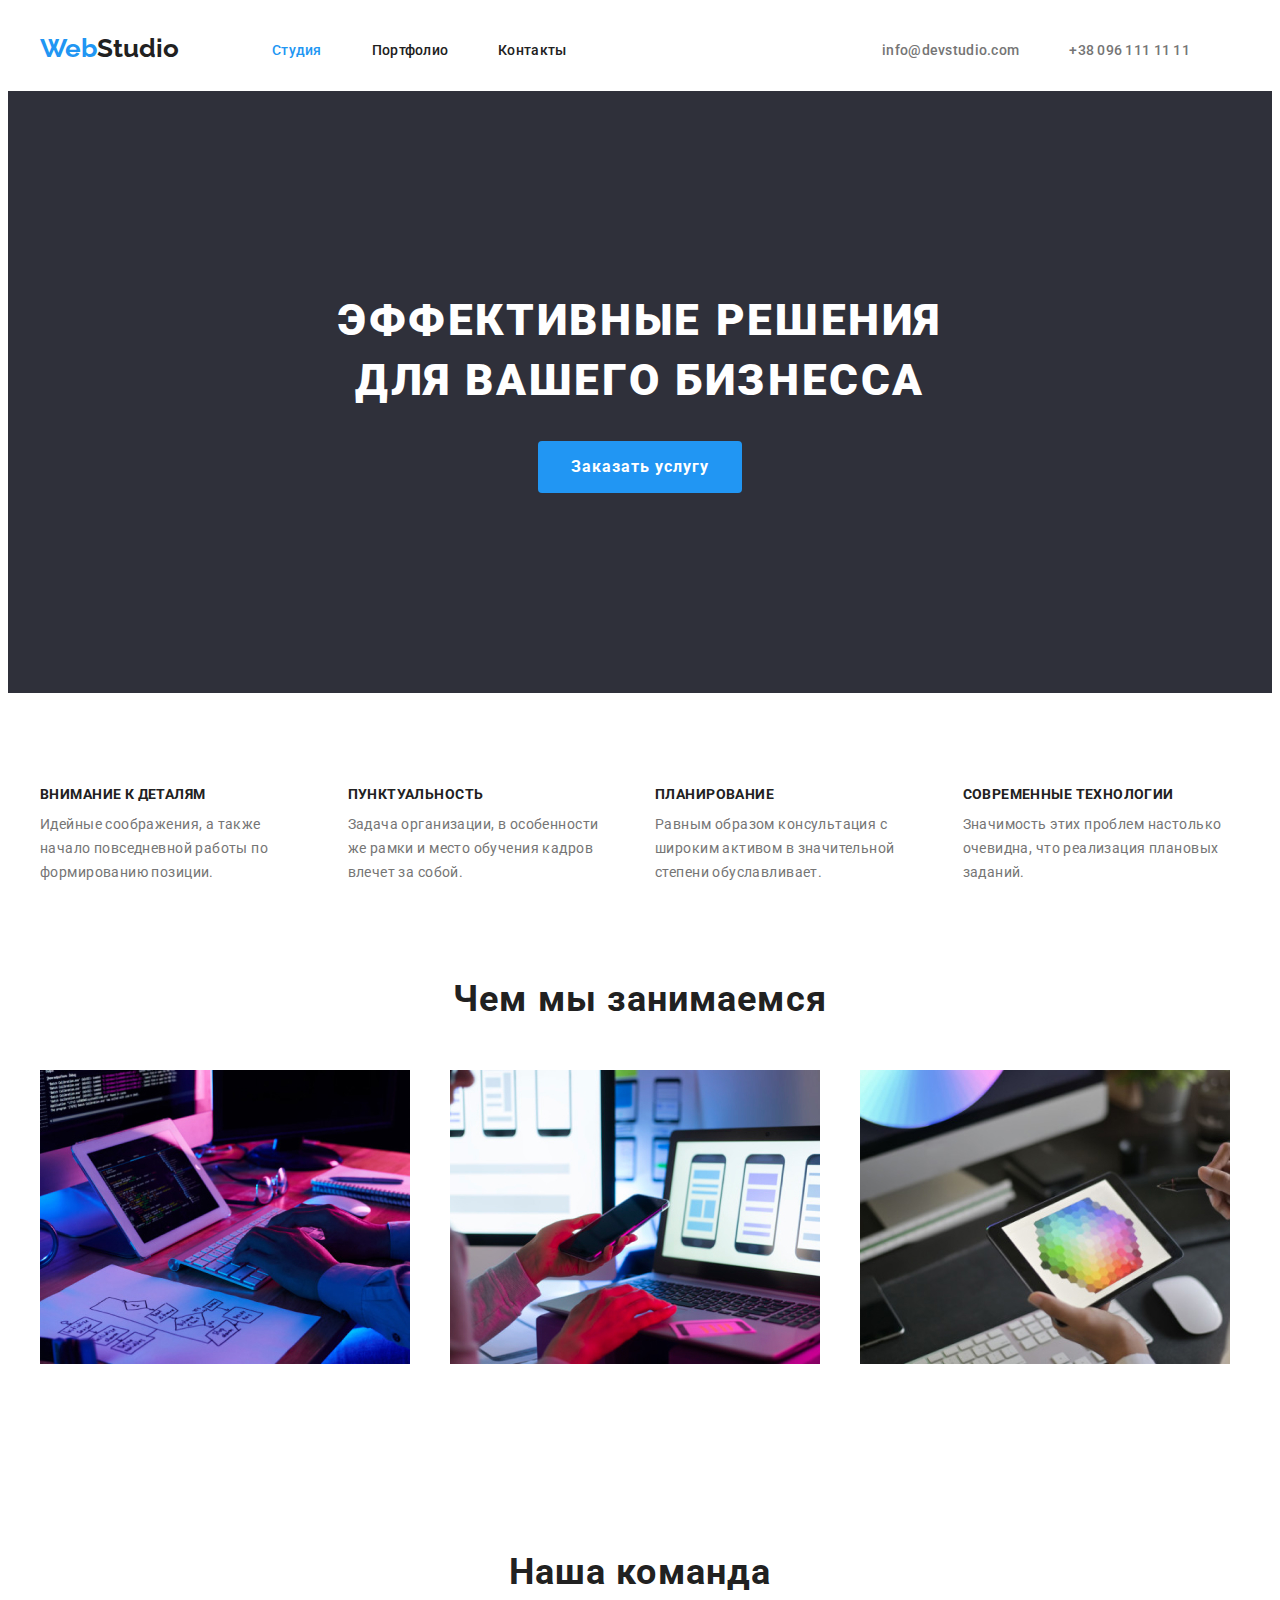
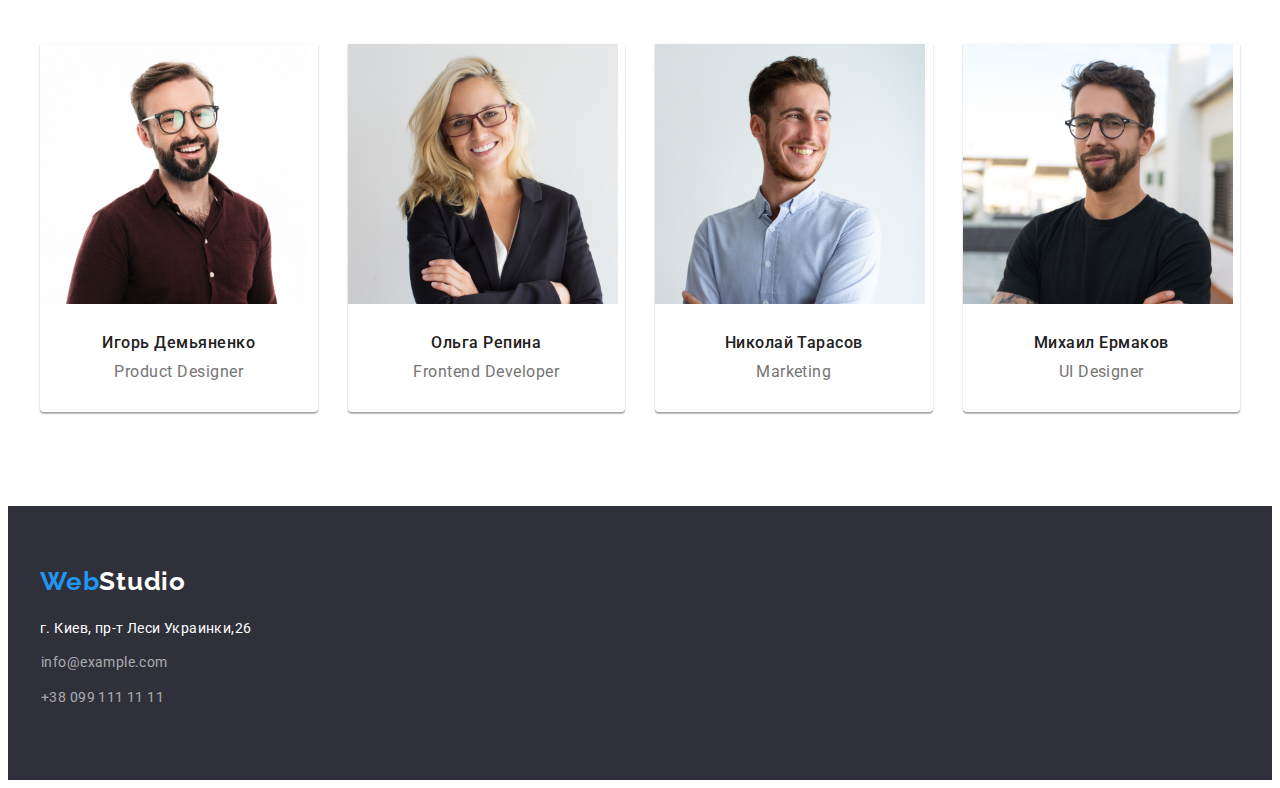
==== index.html @ 37da6d0e "Add files via upload" ====
<!DOCTYPE html>
<html lang="ru">

<head>
    <meta charset="UTF-8" />
    <link rel="preconnect" href="https://fonts.googleapis.com">
    <link rel="preconnect" href="https://fonts.gstatic.com" crossorigin>
    <link href="https://fonts.googleapis.com/css2?family=Raleway:wght@700&family=Roboto:wght@400;500;700;900&display=swap"
        rel="stylesheet">
<link rel="stylesheet" href="https://cdnjs.cloudflare.com/ajax/libs/modern-normalize/1.1.0/modern-normalize.min.css"
    integrity="sha512-wpPYUAdjBVSE4KJnH1VR1HeZfpl1ub8YT/NKx4PuQ5NmX2tKuGu6U/JRp5y+Y8XG2tV+wKQpNHVUX03MfMFn9Q=="
    crossorigin="anonymous" referrerpolicy="no-referrer" />
    <link rel="stylesheet" href="./css/styles.css" />
    <meta name="viewport" content="width=device-width, initial-scale=1.0" />
    <title>WebStudio</title>
</head>

<body>
    <!-- ГОЛОВА -->
    <header class="header">
        <div class="container flex">
            <nav class="nav flex">
            <a class="logo" href="/"> <span class="web">Web</span>Studio</a>
           
                <ul class="header-list-nav-1">
                    <li><a class="header-nav-1" href="./index.html">Студия</a></li>
                    <li><a class="header-nav" href="./portfolio.html">Портфолио</a></li>
                    <li><a class="header-nav" href="/">Контакты</a></li>
                </ul>
            </nav>
    
                <ul class="header-list-nav-2 list">
                    <li><a class="header-contacts" href="">info@devstudio.com</a>
                    </li>
                    <li>
                        <a class="header-contacts" href="">+38 096 111 11 11</a>
                    </li>
                </ul>
            </div>
        </div>
    </header>
    <!-- КОНЕЦ ГОЛОВЫ -->
    <main>
        <!--СЕКЦИЯ 1-->
        <section class="section-1"> 
            <div class="container">
                <div class="content-section">
            <h1 class="head">ЭФФЕКТИВНЫЕ РЕШЕНИЯ ДЛЯ ВАШЕГО БИЗНЕССА</h1>
            <button class="button head-button" type="button">Заказать услугу</button>
            </div>
        </div>
        </section>

        
        <!-- КОНЕЦ СЕКЦИЯ 1 -->

        <!--ОСОБЕННОСТИ-->
        <section class="section-special">
            <div class="container">
            <ul class="advantages-container list">
                <li class="advantage-block">
                    <h3 class="h3-advantages">ВНИМАНИЕ К ДЕТАЛЯМ</h3>
                    <p class="about-advantages">
                        Идейные соображения, а также начало повседневной работы по
                        формированию позиции.
                    </p>
                </li>
                <li class="advantage-block">
                    
                    <h3 class="h3-advantages">ПУНКТУАЛЬНОСТЬ</h3>
                    <p class="about-advantages">
                        Задача организации, в особенности же рамки и место обучения кадров
                        влечет за собой.
                    </p>

                </li>
                <li class="advantage-block">
                    
                    <h3 class="h3-advantages">ПЛАНИРОВАНИЕ</h3>
                    <p class="about-advantages">
                        Равным образом консультация с широким активом в значительной
                        степени обуславливает.
                    </p>

                </li>
                <li class="advantage-block">
                    
                    <h3 class="h3-advantages">СОВРЕМЕННЫЕ ТЕХНОЛОГИИ</h3>
                    <p class="about-advantages">
                        Значимость этих проблем настолько очевидна, что реализация
                        плановых заданий.
                    </p>
                    
                </li>
            </ul>
            </div>
        </section>
        <!--КОНЕЦ ОСОБЕННОСТИ-->
        <!--ЧЕМ МЫ ЗАНИМАЕМСЯ-->
        <section class="section-second">
            <div class="container">
            <h2 class="main-info">Чем мы занимаемся</h2>
                <ul class="main-info-container list">
                <li class="main-info-container-img">
                    <img class="img-info" src="./image/coding.jpg" alt="" width="370" height="294" />
                    
                </li>
                <li class="main-info-container-img">
                    <img class="img-info" src="./image/mobile.jpg" alt="" width="370" height="294" />
                    
                </li>
                <li class="main-info-container-img">
                    <img class="img-info" src="./image/designer.jpg" alt="" width="370" height="294" />
                    
                </li>
            </ul>
            </div>

        </section>
        <!-- КОНЕЦ ЧЕМ МЫ ЗАНИМАЕМСЯ-->
        <!--НАЩА КОМАНДА-->
        <section class="section cards">
            <div class="container">
                <h2 class="main-info-2">Наша команда</h2>
                 <ul class="list team-container">
                <li class="team-worker">
                    <img src="./image/product_designer.jpg" alt="Фото Игорь Демьяненко" width="270" height="260" />
                    <div class="team-worker-discriptions">
                    <h3 class="team">Игорь Демьяненко</h3>
                    <p  class="team-position">Product Designer</p>
                    </div>
                </li>
                <li class="team-worker">
                    <img src="./image/Frontend_developer.jpg" alt="Фото Ольга Репина" width="270" height="260" />
                    <div class="team-worker-discriptions">
                    <h3 class="team">Ольга Репина</h3>
                    <p class="team-position">Frontend Developer</p>
                    </div>
                </li>
                <li class="team-worker">
                    <img src="./image/Merketing.jpg" alt="Фото Николай Тарасов" width="270" height="260" />
                    <div class="team-worker-discriptions">
                    <h3 class="team">Николай Тарасов</h3>
                    <p class="team-position">Marketing</p>
                    </div>
                </li>
                <li class="team-worker">
                    <img src="./image/ul_designer.jpg" alt="Фото Михаил Ермаков" width="270" height="260" />
                    <div class="team-worker-discriptions">
                    <h3 class="team">Михаил Ермаков</h3>
                    <p class="team-position">UI Designer</p>
                    </div>
                </li>
            </ul>
            </div>
        </section>

        </main>
        <!--КОНЕЦ НАЩА КОМАНДА-->
        <!-- ПОДВАЛ -->
    <footer class="footer">
        <div class="container">
            <div class="footer-container">
        <a class="logo-2" href="/"> <span class="web">Web</span>Studio </a>
        <address>
            <p class="footer-address">г. Киев, пр-т Леси Украинки,26</p>
            <ul>
                <li><a class="footer-contacts" href=""> info@example.com</a></li>
                <li><a class="footer-contacts" href=""> +38 099 111 11 11</a></li>
            </ul>
        </address>
        </div>
        </div>
        
    </footer>
    <!-- КОНЕЦ ПОДВАЛ -->
</body>

</html>
---- css/styles.css ----
:root {
  --header-color: #212121;
  --accent-color: #2196f3;
  --primary-text-color: #757575;
  --primary-white-color: #ffffff;
  --secondary-white-color: #f5f4fa;
  --footer-background-color: #2f303a;
}

body {
  font-family: Roboto, sans-serif;
}
ul {
  list-style: none;
}
p,
h1,
h2,
h3,
h4,
h5,
h6 {
  margin: 0;
}

ul {
  margin: 0;
  padding: 0;
}
img {
  display: block;
  max-width: 100%;
  height: auto;
}
div {
  display: block;
}
section {
  display: block;
}
a {
  text-decoration: none;
}
.section-1 {
  background-color: var(--footer-background-color);
  padding-bottom: 200px;
  padding-top: 200px;
  text-align: center;
}

.section {
  padding: 94px 0;
}
.section-2 {
  display: flex;
  flex-wrap: wrap;
}
.header {
  display: block;
}
/* ----------------- CONTAINER--------- */
.container {
  width: 1200px;
  padding-left: 15px;
  padding-right: 15px;
  margin: 0 auto;
  /* outline: 2px solid tomato; */
}
.container-1 {
  display: flex;
  width: 1200px;
  flex-direction: column;
  align-items: center;
  padding: 200px 0 280px 0;
}
/* -------------- Секция 1---------*/
.content-section {
  margin: 0 auto;
  max-width: 700px;
}

/* ------------------HEADER-------- */
.header li {
  padding: 32px 0;
}
.flex {
  display: flex;
  flex-direction: row;
}
.nav {
  display: flex;
  flex-direction: row;
}
.logo {
  font-family: Raleway;
  font-weight: bold;
  font-size: 26px;
  line-height: 1.19;
  color: var(--header-color);
  text-decoration: none;
  margin: 0 93px 0 0;
  padding: 25px 0 25px 0;
}
.web {
  color: var(--accent-color);
}
.logo:hover,
.logo:focus,
.header-nav:hover,
.header-nav:focus,
.header-contacts:hover,
.header-contacts:focus {
  color: var(--accent-color);
}
.header-list-nav-1 {
  display: flex;
  margin: auto 0;
  /* outline: 2px solid tomato; */
  text-decoration: none;
}
.header-list-nav-2 {
  font-style: normal;
  font-weight: 500;
  font-size: 14px;
  line-height: 1.14;
  letter-spacing: 0.02em;
  display: flex;
  flex-direction: row;
  align-items: flex-end;
  margin-left: auto;
}
.header-nav {
  font-weight: 500;
  font-size: 14px;
  line-height: 1.14;
  letter-spacing: 0.02em;
  color: var(--header-color);
  text-decoration: none;
}
.header-nav,
.header-nav-1 {
  margin-right: 50px;
}
.header-contacts {
  margin-right: 50px;
}

.header-nav-1,
.header-nav-2 {
  font-weight: 500;
  font-size: 14px;
  line-height: 1.14;
  letter-spacing: 0.02em;
  color: var(--header-color);
  text-decoration: none;
  color: var(--accent-color);
  text-decoration: none;
}

.header-connect {
  margin-left: auto;
}

.header-contacts {
  font-weight: 500;
  font-size: 14px;
  line-height: 1.14;
  letter-spacing: 0.02em;
  color: var(--primary-text-color);
  text-decoration: none;
}

/* ------------HERO------------ */

.head {
  font-family: Roboto;
  font-style: normal;
  font-weight: 900;
  font-size: 44px;
  line-height: 1.36;
  text-align: center;
  letter-spacing: 0.06em;
  text-transform: uppercase;
  color: var(--primary-white-color);
  max-width: 700px;
  margin: 0 auto;
  margin-bottom: 30px;
}

.button {
  font-family: Roboto;
  font-style: normal;
  font-weight: 700;
  font-family: inherit;
  font-size: 16px;
  line-height: 1.88;
  text-align: center;
  letter-spacing: 0.06em;
  color: var(--primary-white-color);
  background: var(--accent-color);
  cursor: pointer;
  padding: 10px 32px;
  border-radius: 4px;
  margin: 0 auto;
  /* outline: 2px solid tomato; */
}
.button:hover {
  background: #188ce8;
}
.head-button {
  text-align: center;
  border: 1px solid transparent;
}
.head-container {
  /* outline: 2px solid tomato; */
}

/* -------------ОСОБЕННОСТИ------------ */
.section-special {
  padding: 94px 0 47px 0;
}
.advantage-block {
  margin-top: 30px;
  margin-left: 30px;
  flex-basis: calc((100% - 120px) / 4);
}

.advantages-container {
  text-align: left;
  display: inline-block;
  display: flex;
  margin-left: -30px;
  margin-top: -30px;
  /* outline: 2px solid tomato; */
}
.list {
  list-style: none;
  padding: 0;
}

.h3-advantages {
  font-size: 14px;
  line-height: 1.14;
  letter-spacing: 0.03em;
  color: var(--header-color);
}
.about-advantages {
  font-size: 14px;
  line-height: 1.71;
  letter-spacing: 0.03em;
  color: var(--primary-text-color);
  margin-top: 10px;
  max-width: 270px;
}

/* -----------ЧЕМ мы ЗАНИМАЕМСЯ-------- */
.section-second {
  padding: 47px 0 94px 0;
}
.main-info {
  font-size: 36px;
  line-height: 1.16;
  text-align: center;
  letter-spacing: 0.03em;
  color: var(--header-color);
  text-align: center;
  margin-top: 0;
  margin-bottom: 50px;
}

.main-info-container {
  display: inline-block;
  display: flex;
  flex-direction: row;
  flex-wrap: wrap;
  margin-left: -30px;
  margin-top: -30px;
}

.main-info-container-img {
  margin-left: 30px;
  margin-top: 30px;
  flex-basis: calc((100% - 90px) / 3);
}

/* -----КАРТОЧКИ ЛЮДЕЙ=------- */
.section {
  text-align: center;
  /* background-color: var(--secondary-white-color); */
}
.cards {
  padding: 94px 0;
}
.main-info-2 {
  font-size: 36px;
  line-height: 1.16;
  text-align: center;
  letter-spacing: 0.03em;
  color: var(--header-color);
  text-align: center;
  margin-top: 0;
  margin-bottom: 50px;
}

.team-container {
  margin: 0;
  display: inline-block;
  display: flex;
  flex-direction: row;
  flex-wrap: wrap;
  margin-left: -30px;
  margin-top: -30px;
}

.team-worker {
  background-color: #fff;
  margin: 0;
  display: inline-block;
  margin-left: 30px;
  margin-top: 30px;
  flex-basis: calc((100% - 120px) / 4);
  box-shadow: 0px 1px 3px rgb(0 0 0 / 12%), 0px 1px 1px rgb(0 0 0 / 14%),
    0px 2px 1px rgb(0 0 0 / 20%);
  border-radius: 0px 0px 4px 4px;
}
.team-worker-discriptions {
  padding: 30px;
}

.section-team {
  background: #f5f4fa;
}
.team {
  font-weight: 500;
  font-size: 16px;
  line-height: 1.18;
  margin: 0 auto 10px auto;
  letter-spacing: 0.03em;
  color: var(--header-color);
}
.team-position {
  font-size: 16px;
  line-height: 1.18;

  letter-spacing: 0.03em;
  color: var(--primary-text-color);
}

/* ++++++++++++++FOOTER++++++++++ */
.footer-container {
}
.footer {
  padding: 60px 0;
  background-color: var(--footer-background-color);
}
.logo-2 {
  font-family: Raleway;
  font-style: normal;
  font-weight: bold;
  font-size: 26px;
  line-height: 1.19;
  letter-spacing: 0.03em;
  color: var(--primary-white-color);
  text-decoration: none;
  display: inline-block;
  margin-bottom: 20px;
}
.footer-address {
  font-family: Roboto;
  font-style: normal;
  font-weight: normal;
  font-size: 14px;
  line-height: 1.71;
  letter-spacing: 0.03em;
  color: var(--primary-white-color);
  margin-bottom: 9px;
}

.footer-contacts {
  font-family: Roboto;
  font-style: normal;
  font-weight: normal;
  font-size: 14px;
  line-height: 1.71;
  letter-spacing: 0.03em;
  color: rgba(255, 255, 255, 0.6);
  text-decoration: none;
  margin-bottom: 9px;
  font-family: inherit;
  display: inline-block;
  text-align: center;
  border: 1px solid transparent;
}

/* =========CLASS PORTFOLIO========== */
.filter {
  align-items: center;
  margin: 0 auto 50px 0;
  display: flex;
  flex-direction: reverse;
  justify-content: center;
  margin-right: 8px;
}

.filter {
  align-items: center;
  margin: 0 auto 50px 0;
  display: flex;
  flex-direction: reverse;
  justify-content: center;
}

.filter .button-portfolio {
  margin-right: 8px;
}

.button-portfolio {
  cursor: pointer;
  color: var(--secondary-text-color);
  font-family: inherit;
  display: inline-block;
  text-align: center;
  border: 1px solid transparent;
}

.button-portfolio.secondary {
  color: var(--header-color);
  background-color: var(--secondary-white-color);
  font-family: inherit;
  font-weight: 500;
  font-size: 16px;
  line-height: 1.87;
  display: flex;
  align-items: center;
  padding: 6px 22px;
  letter-spacing: 0.03em;
  border-radius: 4px;
  min-width: 75px;
}

.button-portfolio.secondary:hover,
.button-portfolio.secondary:focus {
  color: var(--primary-white-color);
  background-color: var(--accent-color);
}

.button-portfolio {
}
.filter-button {
  font-family: Roboto;
  font-style: normal;
  font-weight: normal;
  font-size: 16px;
  line-height: 1.62;
  text-align: center;
  letter-spacing: 0.03em;
  color: var(--header-color);
  cursor: pointer;
}
.filter-button-1 {
  font-family: Roboto;
  font-style: normal;
  font-weight: normal;
  font-size: 16px;
  line-height: 1.62;
  text-align: center;
  letter-spacing: 0.03em;
  color: var(--header-color);
  background: var(--accent-color);
  cursor: pointer;
}
.list-name {
  font-size: 18px;
  line-height: 2;
  letter-spacing: 0.06em;
  color: var(--header-color);
}
.list-type {
  font-size: 16px;
  line-height: 1.87;
  letter-spacing: 0.03em;
  color: var(--primary-text-color);
}
.project-list {
  display: flex;
  flex-direction: row;
  flex-wrap: wrap;
  margin-left: -30px;
  margin-top: -30px;
}
.project-item {
  margin-left: 30px;
  margin-top: 30px;
  flex-basis: calc((100% - 90px) / 3);
  align-content: space-between;
}
.block-list {
  border: 1px solid #eeeeee;

  padding: 20px 25px;
  box-sizing: border-box;
  text-align: left;
}
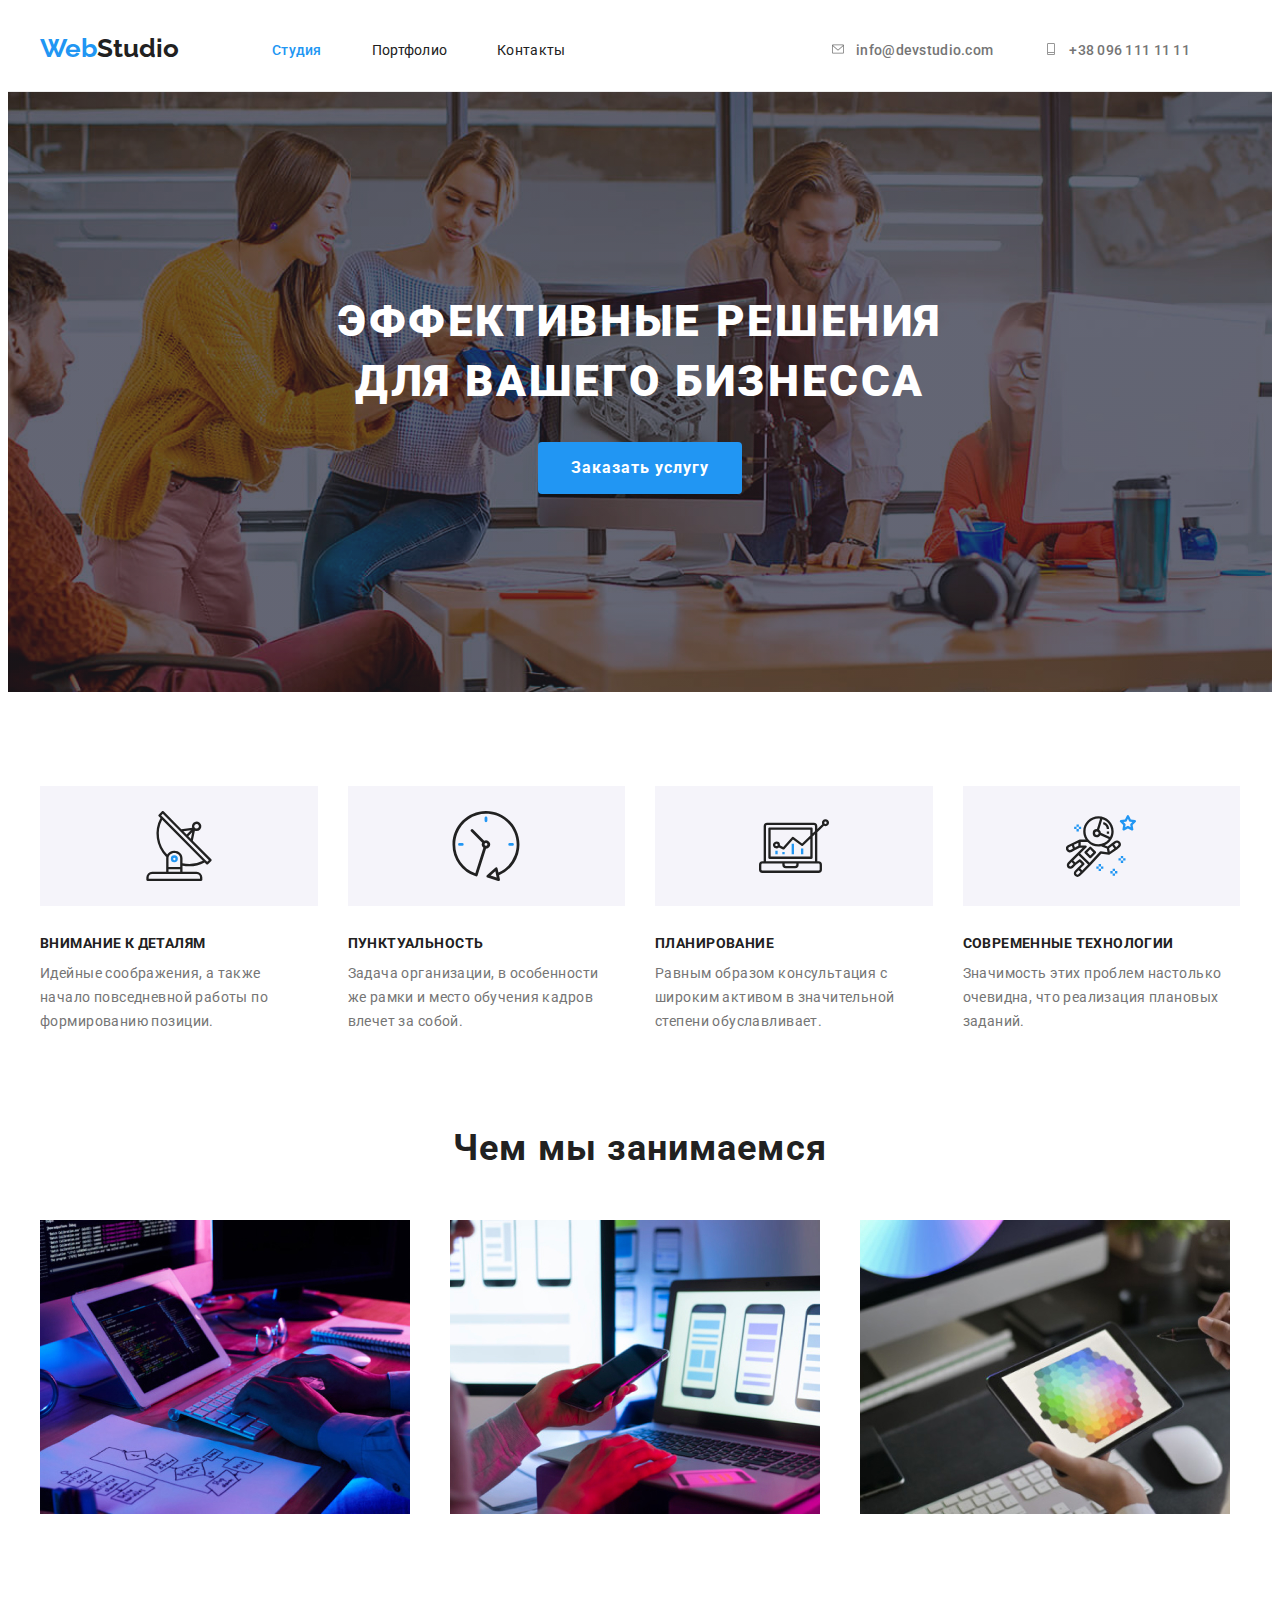
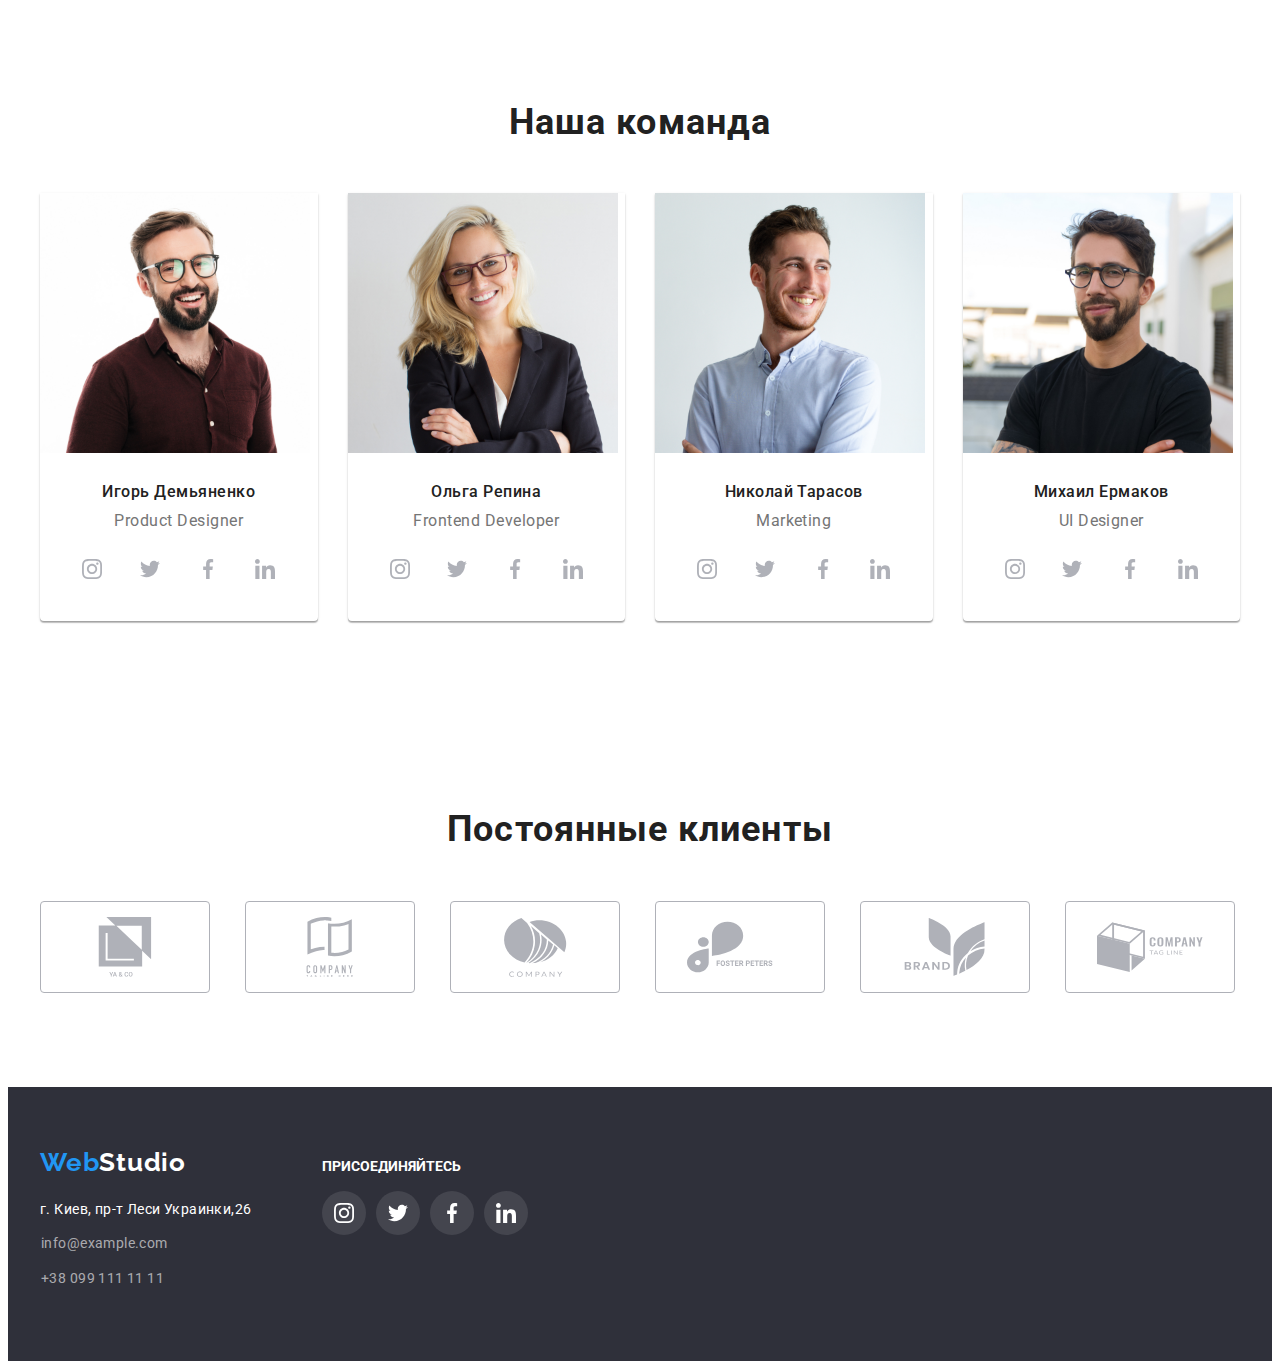
==== commit fa21d450: "правки" ====
--- a/index.html
+++ b/index.html
@@ -30,10 +30,19 @@
             </nav>
     
                 <ul class="header-list-nav-2 list">
-                    <li><a class="header-contacts" href="">info@devstudio.com</a>
+                    <li>
+                        <a class="header-contacts" href="">
+                        <svg class="header-contacts-icon" width="16" height="12">
+                            <use href="./image/icons.svg#icon-mail">
+                            </use>
+                        </svg>info@devstudio.com</a>
                     </li>
                     <li>
-                        <a class="header-contacts" href="">+38 096 111 11 11</a>
+                        <a class="header-contacts" href="">
+                            <svg class="header-contacts-icon" width="16" height="12">
+                                <use href="./image/icons.svg#icon-phone">
+                                   </use>
+                            </svg>+38 096 111 11 11</a>
                     </li>
                 </ul>
             </div>
@@ -42,7 +51,7 @@
     <!-- КОНЕЦ ГОЛОВЫ -->
     <main>
         <!--СЕКЦИЯ 1-->
-        <section class="section-1"> 
+        <section class="section-1 hero"> 
             <div class="container">
                 <div class="content-section">
             <h1 class="head">ЭФФЕКТИВНЫЕ РЕШЕНИЯ ДЛЯ ВАШЕГО БИЗНЕССА</h1>
@@ -58,14 +67,14 @@
         <section class="section-special">
             <div class="container">
             <ul class="advantages-container list">
-                <li class="advantage-block">
+                <li class="advantage-block icon-antenna">
                     <h3 class="h3-advantages">ВНИМАНИЕ К ДЕТАЛЯМ</h3>
                     <p class="about-advantages">
                         Идейные соображения, а также начало повседневной работы по
                         формированию позиции.
                     </p>
                 </li>
-                <li class="advantage-block">
+                <li class="advantage-block icon-clock">
                     
                     <h3 class="h3-advantages">ПУНКТУАЛЬНОСТЬ</h3>
                     <p class="about-advantages">
@@ -74,7 +83,7 @@
                     </p>
 
                 </li>
-                <li class="advantage-block">
+                <li class="advantage-block icon-diagram">
                     
                     <h3 class="h3-advantages">ПЛАНИРОВАНИЕ</h3>
                     <p class="about-advantages">
@@ -83,7 +92,7 @@
                     </p>
 
                 </li>
-                <li class="advantage-block">
+                <li class="advantage-block icon-astronaut">
                     
                     <h3 class="h3-advantages">СОВРЕМЕННЫЕ ТЕХНОЛОГИИ</h3>
                     <p class="about-advantages">
@@ -128,6 +137,36 @@
                     <div class="team-worker-discriptions">
                     <h3 class="team">Игорь Демьяненко</h3>
                     <p  class="team-position">Product Designer</p>
+                    <ul class="social-list list">
+                        <li class="social-list-item">
+                            <a class="social-list-link" href="">
+                                <svg class="social-list-icon" width="20" height="20">
+                                    <use href="./image/icons.svg#icon-instagram"></use>
+                                </svg>
+                            </a>
+                        </li>
+                        <li class="social-list-item">
+                            <a class="social-list-link" href="">
+                                <svg class="social-list-icon" width="20" height="20">
+                                    <use href="./image/icons.svg#icon-twitter"></use>
+                                </svg>
+                            </a>
+                        </li>
+                        <li class="social-list-item">
+                            <a class="social-list-link" href="">
+                                <svg class="social-list-icon" width="20" height="20">
+                                    <use href="./image/icons.svg#icon-facebook"></use>
+                                </svg>
+                            </a>
+                        </li>
+                        <li class="social-list-item">
+                            <a class="social-list-link" href="">
+                                <svg class="social-list-icon" width="20" height="20">
+                                    <use href="./image/icons.svg#icon-linkedin"></use>
+                                </svg>
+                            </a>
+                        </li>
+                    </ul>
                     </div>
                 </li>
                 <li class="team-worker">
@@ -135,6 +174,36 @@
                     <div class="team-worker-discriptions">
                     <h3 class="team">Ольга Репина</h3>
                     <p class="team-position">Frontend Developer</p>
+                    <ul class="social-list list">
+                        <li class="social-list-item">
+                            <a class="social-list-link" href="">
+                                <svg class="social-list-icon" width="20" height="20">
+                                    <use href="./image/icons.svg#icon-instagram"></use>
+                                </svg>
+                            </a>
+                        </li>
+                        <li class="social-list-item">
+                            <a class="social-list-link" href="">
+                                <svg class="social-list-icon" width="20" height="20">
+                                    <use href="./image/icons.svg#icon-twitter"></use>
+                                </svg>
+                            </a>
+                        </li>
+                        <li class="social-list-item">
+                            <a class="social-list-link" href="">
+                                <svg class="social-list-icon" width="20" height="20">
+                                    <use href="./image/icons.svg#icon-facebook"></use>
+                                </svg>
+                            </a>
+                        </li>
+                        <li class="social-list-item">
+                            <a class="social-list-link" href="">
+                                <svg class="social-list-icon" width="20" height="20">
+                                    <use href="./image/icons.svg#icon-linkedin"></use>
+                                </svg>
+                            </a>
+                        </li>
+                    </ul>
                     </div>
                 </li>
                 <li class="team-worker">
@@ -142,6 +211,36 @@
                     <div class="team-worker-discriptions">
                     <h3 class="team">Николай Тарасов</h3>
                     <p class="team-position">Marketing</p>
+                    <ul class="social-list list">
+                        <li class="social-list-item">
+                            <a class="social-list-link" href="">
+                                <svg class="social-list-icon" width="20" height="20">
+                                    <use href="./image/icons.svg#icon-instagram"></use>
+                                </svg>
+                            </a>
+                        </li>
+                        <li class="social-list-item">
+                            <a class="social-list-link" href="">
+                                <svg class="social-list-icon" width="20" height="20">
+                                    <use href="./image/icons.svg#icon-twitter"></use>
+                                </svg>
+                            </a>
+                        </li>
+                        <li class="social-list-item">
+                            <a class="social-list-link" href="">
+                                <svg class="social-list-icon" width="20" height="20">
+                                    <use href="./image/icons.svg#icon-facebook"></use>
+                                </svg>
+                            </a>
+                        </li>
+                        <li class="social-list-item">
+                            <a class="social-list-link" href="">
+                                <svg class="social-list-icon" width="20" height="20">
+                                    <use href="./image/icons.svg#icon-linkedin"></use>
+                                </svg>
+                            </a>
+                        </li>
+                    </ul>
                     </div>
                 </li>
                 <li class="team-worker">
@@ -149,17 +248,90 @@
                     <div class="team-worker-discriptions">
                     <h3 class="team">Михаил Ермаков</h3>
                     <p class="team-position">UI Designer</p>
+                    <ul class="social-list list">
+                        <li class="social-list-item">
+                            <a class="social-list-link" href="">
+                                <svg class="social-list-icon" width="20" height="20">
+                                    <use href="./image/icons.svg#icon-instagram"></use>
+                                </svg>
+                            </a>
+                        </li>
+                        <li class="social-list-item">
+                            <a class="social-list-link" href="">
+                                <svg class="social-list-icon" width="20" height="20">
+                                    <use href="./image/icons.svg#icon-twitter"></use>
+                                </svg>
+                            </a>
+                        </li>
+                        <li class="social-list-item">
+                            <a class="social-list-link" href="">
+                                <svg class="social-list-icon" width="20" height="20">
+                                    <use href="./image/icons.svg#icon-facebook"></use>
+                                </svg>
+                            </a>
+                        </li>
+                        <li class="social-list-item">
+                            <a class="social-list-link" href="">
+                                <svg class="social-list-icon" width="20" height="20">
+                                    <use href="./image/icons.svg#icon-linkedin"></use>
+                                </svg>
+                            </a>
+                        </li>
+                    </ul>
                     </div>
                 </li>
             </ul>
             </div>
         </section>
 
+        <section class="section">
+            <div class="container">
+                <h2 class="main-info-2">Постоянные клиенты</h2>
+                <ul class="clients-list list">
+                <li class="clients-list-item">
+                    <a class="clients-list-link" href="">
+                        <svg class="clients-list-icon" width="106" height="60">
+                            <use href="image/icons.svg#icon-svg-1"></use>
+                        </svg>
+                    </a>                </li>
+                <li class="clients-list-item">
+                    <a class="clients-list-link" href="">
+                        <svg class="clients-list-icon" width="106" height="60">
+                            <use href="image/icons.svg#icon-svg-2"></use>
+                        </svg>
+                    </a>                </li>
+                <li class="clients-list-item">
+                    <a class="clients-list-link" href="">
+                        <svg class="clients-list-icon" width="106" height="60">
+                            <use href="image/icons.svg#icon-svg-3"></use>
+                        </svg>
+                    </a>                </li>
+                <li class="clients-list-item">
+                    <a class="clients-list-link" href="">
+                        <svg class="clients-list-icon" width="106" height="60">
+                            <use href="image/icons.svg#icon-svg-4"></use>
+                        </svg>
+                    </a>                </li>
+                <li class="clients-list-item">
+                    <a class="clients-list-link" href="">
+                        <svg class="clients-list-icon" width="106" height="60">
+                            <use href="image/icons.svg#icon-svg-5"></use>
+                        </svg>
+                    </a>                </li>
+                <li class="clients-list-item">
+                    <a class="clients-list-link" href="">
+                        <svg class="clients-list-icon" width="106" height="60">
+                            <use href="image/icons.svg#icon-svg-6"></use>
+                        </svg>
+                    </a>                </li>
+                </ul>
+            </div>
+        </section>
         </main>
         <!--КОНЕЦ НАЩА КОМАНДА-->
         <!-- ПОДВАЛ -->
     <footer class="footer">
-        <div class="container">
+        <div class="container flex">
             <div class="footer-container">
         <a class="logo-2" href="/"> <span class="web">Web</span>Studio </a>
         <address>
@@ -170,6 +342,40 @@
             </ul>
         </address>
         </div>
+        <div class="join">
+            <p class="join-text">ПРИСОЕДИНЯЙТЕСЬ</p>
+            <ul class="social-list list">
+                <li class="social-list-item">
+                    <a class="social-list-footer-link" href="">
+                        <svg class="social-list-footer-icon" width="20" height="20">
+                            <use href="./image/icons.svg#icon-instagram"></use>
+                        </svg>
+                    </a>
+                </li>
+                <li class="social-list-item">
+                    <a class="social-list-footer-link" href="">
+                        <svg class="social-list-footer-icon" width="20" height="20">
+                            <use href="./image/icons.svg#icon-twitter"></use>
+                        </svg>
+                    </a>
+                </li>
+                <li class="social-list-item">
+                    <a class="social-list-footer-link" href="">
+                        <svg class="social-list-footer-icon" width="20" height="20">
+                            <use href="./image/icons.svg#icon-facebook"></use>
+                        </svg>
+                    </a>
+                </li>
+                <li class="social-list-item">
+                    <a class="social-list-footer-link" href="">
+                        <svg class="social-list-footer-icon" width="20" height="20">
+                            <use href="./image/icons.svg#icon-linkedin"></use>
+                        </svg>
+                    </a>
+                </li>
+            </ul>
+           
+        </div>
         </div>
         
     </footer>
--- a/css/styles.css
+++ b/css/styles.css
@@ -42,21 +42,37 @@
   text-decoration: none;
 }
 .section-1 {
-  background-color: var(--footer-background-color);
-  padding-bottom: 200px;
-  padding-top: 200px;
-  text-align: center;
+}
+.hero {
+  max-width: 1600px;
+  height: 600px;
+  margin-left: auto;
+  margin-right: auto;
+  /* outline: 1px solid black; */
+  background-image: linear-gradient(
+      to right,
+      rgba(47, 48, 58, 0.4),
+      rgba(47, 48, 58, 0.4)
+    ),
+    url(../image/background-index-img.jpg);
+  background-repeat: no-repeat;
+  background-position: center;
+  background-size: cover;
 }
 
 .section {
   padding: 94px 0;
-}
+  text-align: center;
+  /* background-color: var(--secondary-white-color); */
+}
+
 .section-2 {
   display: flex;
   flex-wrap: wrap;
 }
 .header {
   display: block;
+  border-bottom: 1px solid #ececec;
 }
 /* ----------------- CONTAINER--------- */
 .container {
@@ -77,11 +93,14 @@
 .content-section {
   margin: 0 auto;
   max-width: 700px;
+  padding-bottom: 200px;
+  padding-top: 200px;
+  text-align: center;
 }
 
 /* ------------------HEADER-------- */
 .header li {
-  padding: 32px 0;
+  margin: 32px 0;
 }
 .flex {
   display: flex;
@@ -111,7 +130,9 @@
 .header-contacts:hover,
 .header-contacts:focus {
   color: var(--accent-color);
-}
+  fill: var(--accent-color);
+}
+
 .header-list-nav-1 {
   display: flex;
   margin: auto 0;
@@ -130,7 +151,7 @@
   margin-left: auto;
 }
 .header-nav {
-  font-weight: 500;
+  font-c: 500;
   font-size: 14px;
   line-height: 1.14;
   letter-spacing: 0.02em;
@@ -139,10 +160,25 @@
 }
 .header-nav,
 .header-nav-1 {
+  padding-right: 50px;
+}
+.header-contacts {
+  font-weight: 500;
+  font-size: 14px;
+  line-height: 1.14;
+  letter-spacing: 0.02em;
+  color: var(--primary-text-color);
+  text-decoration: none;
   margin-right: 50px;
 }
-.header-contacts {
-  margin-right: 50px;
+.header-contacts-icon {
+  fill: currentColor;
+  margin-right: 10px;
+}
+
+.header-contacts:hover,
+.header-contacts:focus {
+  color: var(--accent-color);
 }
 
 .header-nav-1,
@@ -159,15 +195,6 @@
 
 .header-connect {
   margin-left: auto;
-}
-
-.header-contacts {
-  font-weight: 500;
-  font-size: 14px;
-  line-height: 1.14;
-  letter-spacing: 0.02em;
-  color: var(--primary-text-color);
-  text-decoration: none;
 }
 
 /* ------------HERO------------ */
@@ -211,9 +238,6 @@
   text-align: center;
   border: 1px solid transparent;
 }
-.head-container {
-  /* outline: 2px solid tomato; */
-}
 
 /* -------------ОСОБЕННОСТИ------------ */
 .section-special {
@@ -224,6 +248,15 @@
   margin-left: 30px;
   flex-basis: calc((100% - 120px) / 4);
 }
+.advantage-block::before {
+  display: block;
+  content: "";
+  height: 120px;
+  background-size: contain;
+  background-repeat: no-repeat;
+  background-position: center;
+  background-color: var(--secondary-white-color);
+}
 
 .advantages-container {
   text-align: left;
@@ -233,6 +266,30 @@
   margin-top: -30px;
   /* outline: 2px solid tomato; */
 }
+
+.icon-antenna::before {
+  display: block;
+  background-image: url("../image/antenna.svg");
+  background-size: 70px;
+}
+
+.icon-clock::before {
+  display: block;
+  background-image: url("../image/clock.svg");
+  background-size: 70px;
+}
+
+.icon-diagram::before {
+  display: block;
+  background-image: url("../image/diagram.svg");
+  background-size: 70px;
+}
+
+.icon-astronaut::before {
+  display: block;
+  background-image: url("../image/astronaut.svg");
+  background-size: 70px;
+}
 .list {
   list-style: none;
   padding: 0;
@@ -243,6 +300,7 @@
   line-height: 1.14;
   letter-spacing: 0.03em;
   color: var(--header-color);
+  margin-top: 30px;
 }
 .about-advantages {
   font-size: 14px;
@@ -284,10 +342,7 @@
 }
 
 /* -----КАРТОЧКИ ЛЮДЕЙ=------- */
-.section {
-  text-align: center;
-  /* background-color: var(--secondary-white-color); */
-}
+
 .cards {
   padding: 94px 0;
 }
@@ -345,10 +400,82 @@
   letter-spacing: 0.03em;
   color: var(--primary-text-color);
 }
+.social-list {
+  display: flex;
+  justify-content: space-between;
+  margin-right: auto;
+}
+.social-list-item {
+  margin-top: 16px;
+}
+.social-list-item:not(:last-child) {
+  margin-right: 10px;
+}
+.social-list-link {
+  display: flex;
+  align-items: center;
+  justify-content: center;
+  width: 44px;
+  height: 44px;
+  border-radius: 50%;
+  background-color: var(--primary-white-color);
+  cursor: pointer;
+}
+.social-list-icon {
+  fill: #afb1b8;
+}
+.social-list-link:hover,
+.social-list-link:focus {
+  background-color: var(--accent-color);
+}
+
+.social-list-link:hover .social-list-icon,
+.social-list-link:focus .social-list-icon {
+  fill: var(--primary-white-color);
+}
+/* ++++++++++++++ПОСТОЯННЫЕ КЛИЕНТЫ ++++++++*/
+.clients-list {
+  display: inline-block;
+  display: flex;
+  flex-wrap: wrap;
+  margin-left: -30px;
+  margin-top: -30px;
+}
+
+.clients-list-item {
+  margin-top: 30px;
+  margin-left: 30px;
+  flex-basis: calc((100% - 180px) / 6);
+}
+.clients-list-link {
+  background-color: var(--primary-white-color);
+  display: flex;
+  align-items: center;
+  justify-content: center;
+  width: 170px;
+  height: 92px;
+  border: 1px solid #afb1b8;
+  box-sizing: border-box;
+  border-radius: 4px;
+  cursor: pointer;
+}
+.clients-list-icon {
+  fill: #afb1b8;
+}
+
+.clients-list-link:hover,
+.clients-list-link:focus {
+  border-color: var(--accent-color);
+}
+
+.clients-list-link:hover .clients-list-icon,
+.clients-list-link:focus .clients-list-icon {
+  fill: var(--accent-color);
+}
+/* ++++++++++++++КОНЕЦ  ПОСТОЯННЫЕ КЛИЕНТЫ ++++++++*/
 
 /* ++++++++++++++FOOTER++++++++++ */
-.footer-container {
-}
+
 .footer {
   padding: 60px 0;
   background-color: var(--footer-background-color);
@@ -392,6 +519,43 @@
   border: 1px solid transparent;
 }
 
+.join {
+  margin-left: 70px;
+  padding-top: 12px;
+}
+
+.join-text {
+  color: var(--primary-white-color);
+  font-weight: 700;
+  font-size: 14px;
+  line-height: 1.14;
+  text-transform: uppercase;
+}
+.social-list-footer-link {
+  display: flex;
+  align-items: center;
+  justify-content: center;
+  width: 44px;
+  height: 44px;
+  border-radius: 50%;
+  background-color: rgba(255, 255, 255, 0.1);
+  cursor: pointer;
+}
+.social-list-footer-icon {
+  fill: var(--primary-white-color);
+}
+.social-list-footer-icon {
+  fill: var(--primary-white-color);
+}
+.social-list-footer-link:hover,
+.social-list-footer-link:focus {
+  background-color: var(--accent-color);
+}
+
+.social-list-footer-link:hover .social-list-icon,
+.social-list-footer-link:focus .social-list-icon {
+  fill: var(--primary-white-color);
+}
 /* =========CLASS PORTFOLIO========== */
 .filter {
   align-items: center;
@@ -444,8 +608,6 @@
   background-color: var(--accent-color);
 }
 
-.button-portfolio {
-}
 .filter-button {
   font-family: Roboto;
   font-style: normal;
@@ -501,3 +663,13 @@
   box-sizing: border-box;
   text-align: left;
 }
+.project-item:hover {
+  box-shadow: 0px 1px 1px rgba(0, 0, 0, 0.12), 0px 4px 4px rgba(0, 0, 0, 0.06),
+    1px 4px 6px rgba(0, 0, 0, 0.16);
+}
+
+.block-list {
+  border: 1px solid #eeeeee;
+  border-top: none;
+  padding: 20px 25px;
+}
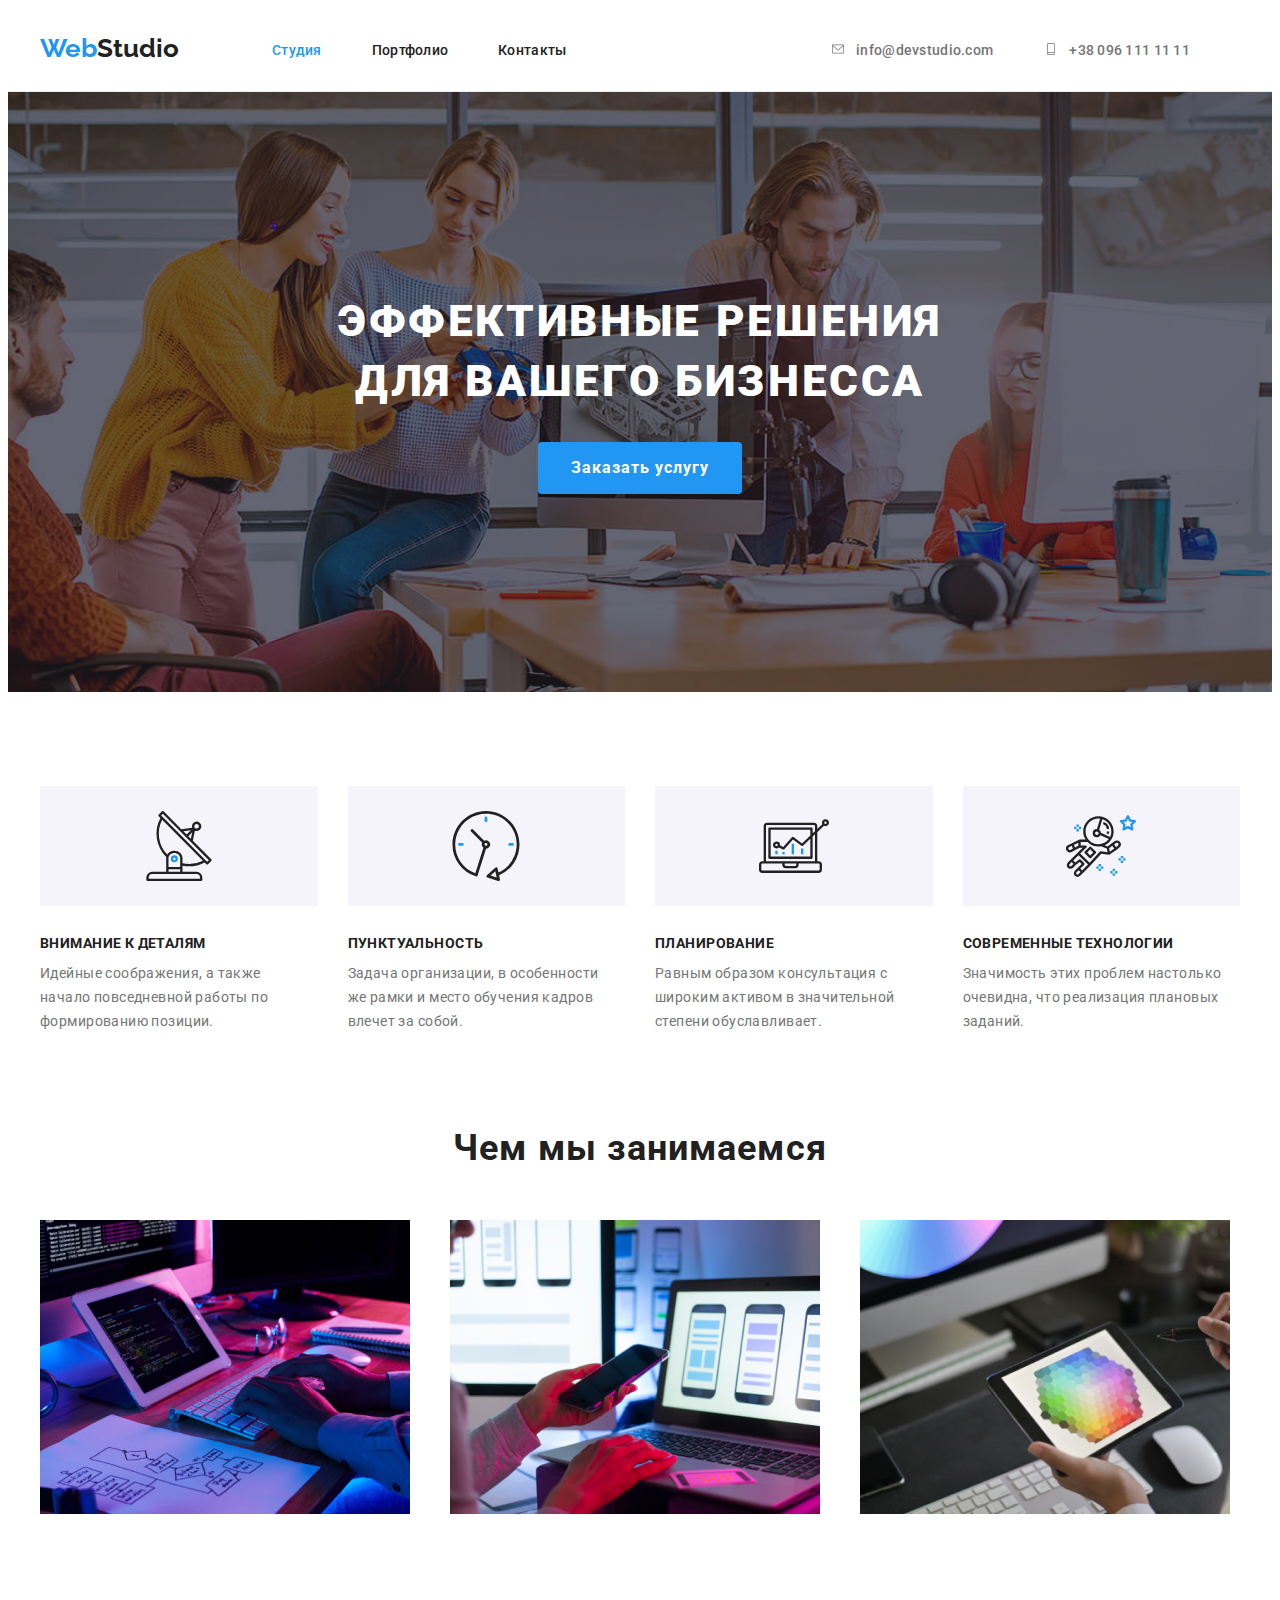
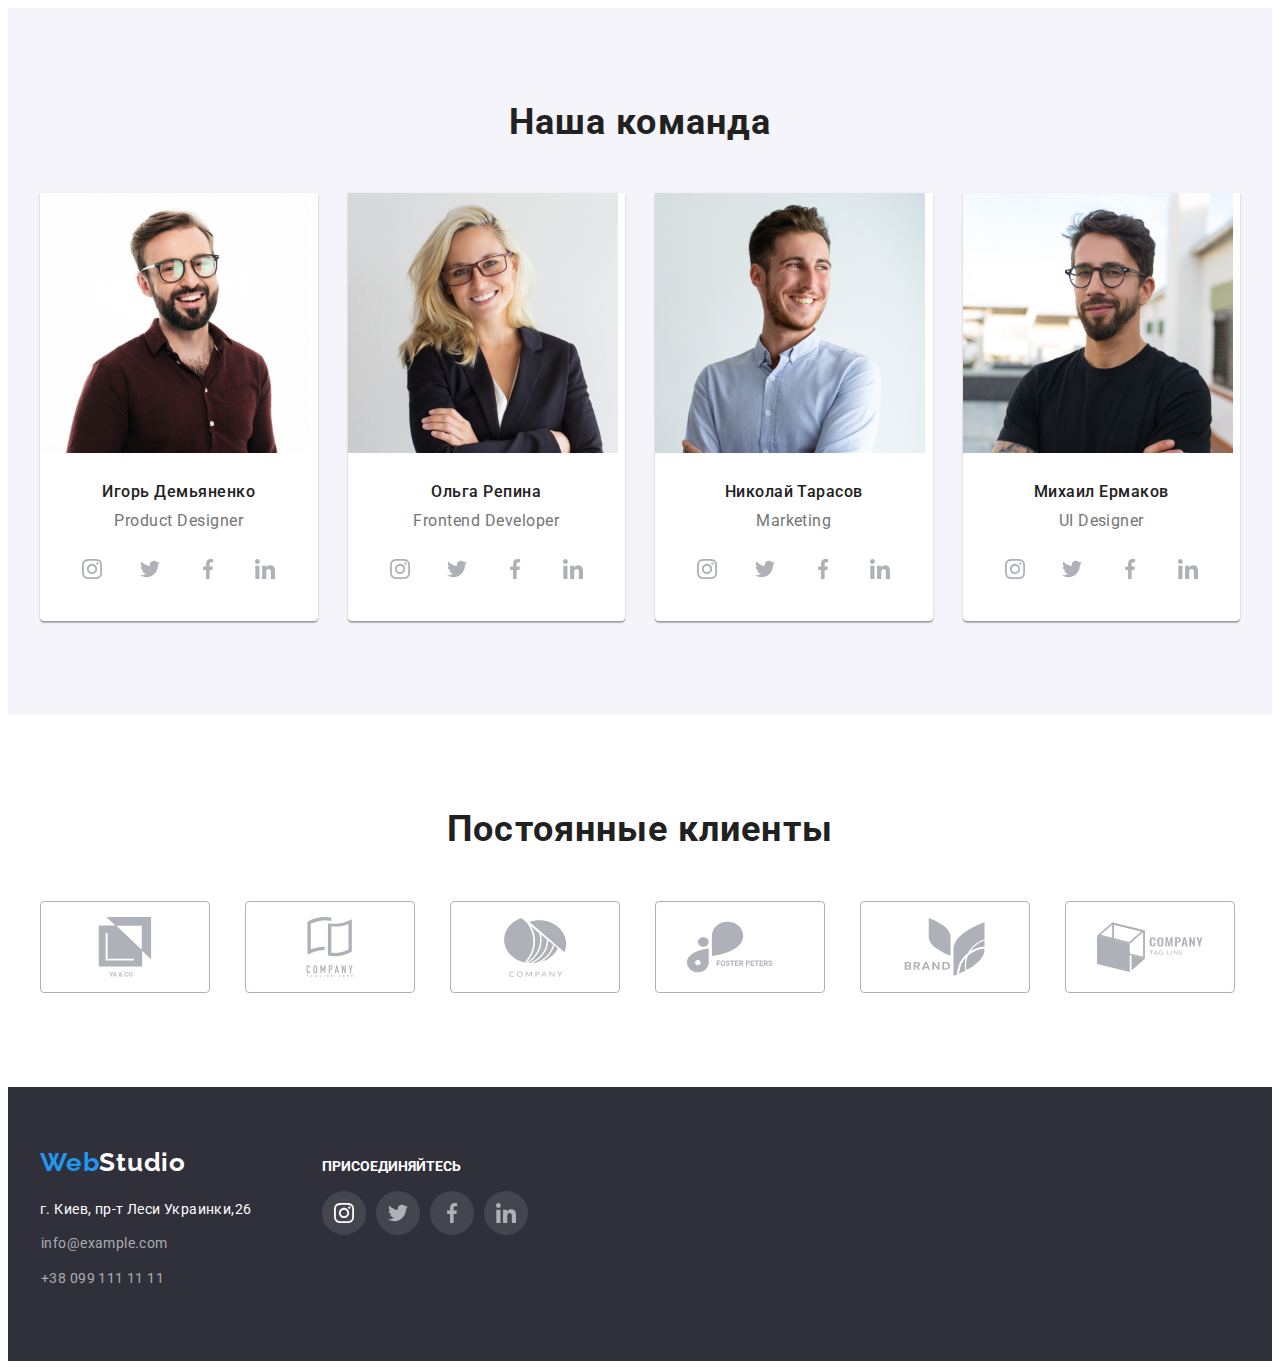
==== commit 56271cb5: "Правки2" ====
--- a/index.html
+++ b/index.html
@@ -41,6 +41,7 @@
                         <a class="header-contacts" href="">
                             <svg class="header-contacts-icon" width="16" height="12">
                                 <use href="./image/icons.svg#icon-phone">
+                                    
                                    </use>
                             </svg>+38 096 111 11 11</a>
                     </li>
@@ -354,21 +355,21 @@
                 </li>
                 <li class="social-list-item">
                     <a class="social-list-footer-link" href="">
-                        <svg class="social-list-footer-icon" width="20" height="20">
+                        <svg class="social-list-icon" width="20" height="20">
                             <use href="./image/icons.svg#icon-twitter"></use>
                         </svg>
                     </a>
                 </li>
                 <li class="social-list-item">
                     <a class="social-list-footer-link" href="">
-                        <svg class="social-list-footer-icon" width="20" height="20">
+                        <svg class="social-list-icon" width="20" height="20">
                             <use href="./image/icons.svg#icon-facebook"></use>
                         </svg>
                     </a>
                 </li>
                 <li class="social-list-item">
                     <a class="social-list-footer-link" href="">
-                        <svg class="social-list-footer-icon" width="20" height="20">
+                        <svg class="social-list-icon" width="20" height="20">
                             <use href="./image/icons.svg#icon-linkedin"></use>
                         </svg>
                     </a>
--- a/css/styles.css
+++ b/css/styles.css
@@ -63,7 +63,7 @@
 .section {
   padding: 94px 0;
   text-align: center;
-  /* background-color: var(--secondary-white-color); */
+  /*  */
 }
 
 .section-2 {
@@ -100,7 +100,7 @@
 
 /* ------------------HEADER-------- */
 .header li {
-  margin: 32px 0;
+  padding: 32px 0;
 }
 .flex {
   display: flex;
@@ -151,7 +151,7 @@
   margin-left: auto;
 }
 .header-nav {
-  font-c: 500;
+  font-weight: 500;
   font-size: 14px;
   line-height: 1.14;
   letter-spacing: 0.02em;
@@ -160,7 +160,7 @@
 }
 .header-nav,
 .header-nav-1 {
-  padding-right: 50px;
+  margin-right: 50px;
 }
 .header-contacts {
   font-weight: 500;
@@ -345,6 +345,7 @@
 
 .cards {
   padding: 94px 0;
+  background-color: var(--secondary-white-color);
 }
 .main-info-2 {
   font-size: 36px;
